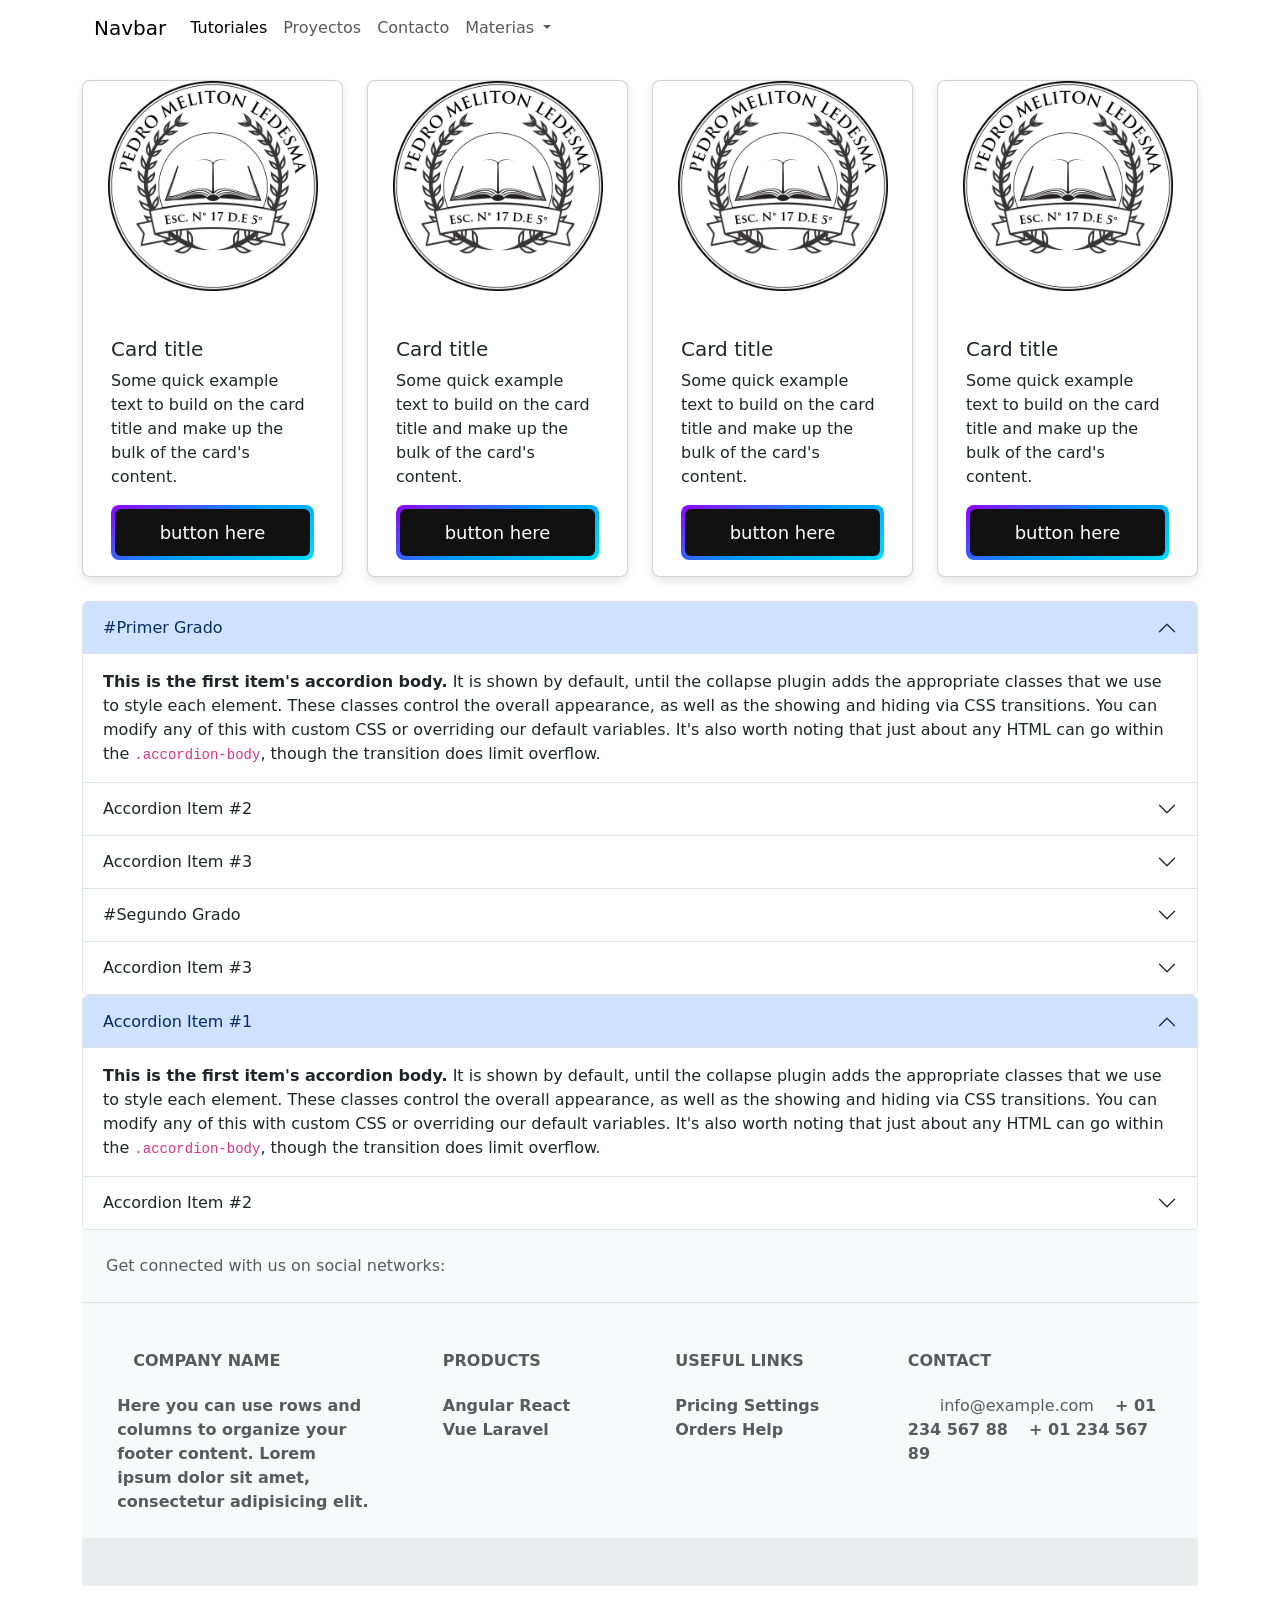
==== proyectos.html @ d58cbb24 "feat new page" ====
<!DOCTYPE html>
<html lang="en">
  <head>
    <meta charset="UTF-8" />
    <meta name="viewport" content="width=device-width, initial-scale=1.0" />
 <link
      href="https://cdn.jsdelivr.net/npm/bootstrap@5.3.2/dist/css/bootstrap.min.css"
      rel="stylesheet"
      integrity="sha384-T3c6CoIi6uLrA9TneNEoa7RxnatzjcDSCmG1MXxSR1GAsXEV/Dwwykc2MPK8M2HN"
      crossorigin="anonymous"
    />
    <link rel="stylesheet" href="./css/proyecto.css" />
    <title>Colegio</title>

  </head>
  <body>
    <header class="container">
      <nav class="navbar navbar-expand-lg">
        <div class="container-fluid">
          <a class="navbar-brand" href="index2.html">Navbar</a>
          <button
            class="navbar-toggler"
            type="button"
            data-bs-toggle="collapse"
            data-bs-target="#navbarSupportedContent"
            aria-controls="navbarSupportedContent"
            aria-expanded="false"
            aria-label="Toggle navigation"
          >
            <span class="navbar-toggler-icon"></span>
          </button>
          <div class="collapse navbar-collapse" id="navbarSupportedContent">
            <ul class="navbar-nav me-auto mb-2 mb-lg-0">
            
              <li class="nav-item">
                <a class="nav-link active" aria-current="page" href="#">Tutoriales</a>
              </li>
              <li class="nav-item">
                <a class="nav-link" href="#">Proyectos</a>
              </li>
              <li class="nav-item">
                <a class="nav-link" href="contacto.html">Contacto</a>
              </li>
              <li class="nav-item dropdown">
                <a
                  class="nav-link dropdown-toggle"
                  href="#"
                  role="button"
                  data-bs-toggle="dropdown"
                  aria-expanded="false"
                >
                  Materias
                </a>
                <ul class="dropdown-menu">
                  <li><a class="dropdown-item" href="#">Inglés</a></li>
                  <li><a class="dropdown-item" href="#">Música</a></li>
                  <li><hr class="dropdown-divider" /></li>
                  <li>
                    <a class="dropdown-item" href="#">Tecnología</a>
                    <a class="dropdown-item" href="#">Plástica</a>
                    <a class="dropdown-item" href="#">Ed. física</a>
                    <a class="dropdown-item" href="#">Biblioteca</a>
                  </li>
                </ul>
              </li>

            </ul>
          </div>
        </div>
      </nav>
    </header>
    <div class="row gap-4 container mx-auto my-4">
      <div class="card col" style="width: 18rem;">
        <img src="./img/logo-esc17.webp" class="card-img-top" alt="#">
        <div class="card-body">
          <h5 class="card-title">Card title</h5>
          <p class="card-text">Some quick example text to build on the card title and make up the bulk of the card's content.</p>
          <a href="https://www.adidas.com.ar/" class="button">
            <span>button here</span>
          </a>
      </div>
      </div>
      
      <div class="card col" style="width: 18rem;">
        <img src="./img/logo-esc17.webp" class="card-img-top" alt="#">
        <div class="card-body">
          <h5 class="card-title">Card title</h5>
          <p class="card-text">Some quick example text to build on the card title and make up the bulk of the card's content.</p>
          <a class="button ">
            <span>
            button here
            </span>
          </a>
      </div>
      </div>
   
      <div class="card col" style="width: 18rem;">
        <img src="./img/logo-esc17.webp" class="card-img-top" alt="#">
        <div class="card-body">
          <h5 class="card-title">Card title</h5>
          <p class="card-text">Some quick example text to build on the card title and make up the bulk of the card's content.</p>
          <a class="button">
            <span>button here</span>
          </a>
      </div>
      </div>
   
      <div class="card col" style="width: 18rem;">
        <img src="./img/logo-esc17.webp" class="card-img-top" alt="#">
        <div class="card-body">
          <h5 class="card-title">Card title</h5>
          <p class="card-text">Some quick example text to build on the card title and make up the bulk of the card's content.</p>
          <a class="button">
            <span>button here</span>
          </a>
      </div>
      </div>
   
    </div>
    
    <section class="container pb-5">
      <div class="accordion" id="accordionPanelsStayOpenExample">
        <div class="accordion-item">
          <h2 class="accordion-header">
            <button
              class="accordion-button"
              type="button"
              data-bs-toggle="collapse"
              data-bs-target="#panelsStayOpen-collapseOne"
              aria-expanded="true"
              aria-controls="panelsStayOpen-collapseOne"
            >
              #Primer Grado
            </button>
          </h2>
          <div
            id="panelsStayOpen-collapseOne"
            class="accordion-collapse collapse show"
          >
            <div class="accordion-body">
              <strong>This is the first item's accordion body.</strong> It is
              shown by default, until the collapse plugin adds the appropriate
              classes that we use to style each element. These classes control the
              overall appearance, as well as the showing and hiding via CSS
              transitions. You can modify any of this with custom CSS or
              overriding our default variables. It's also worth noting that just
              about any HTML can go within the <code>.accordion-body</code>,
              though the transition does limit overflow.
            </div>
          </div>
        </div>
        <div class="accordion-item">
          <h2 class="accordion-header">
            <button
              class="accordion-button collapsed"
              type="button"
              data-bs-toggle="collapse"
              data-bs-target="#panelsStayOpen-collapseTwo"
              aria-expanded="false"
              aria-controls="panelsStayOpen-collapseTwo"
            >
              Accordion Item #2
            </button>
          </h2>
          <div
            id="panelsStayOpen-collapseTwo"
            class="accordion-collapse collapse"
          >
            <div class="accordion-body">
              <strong>This is the second item's accordion body.</strong> It is
              hidden by default, until the collapse plugin adds the appropriate
              classes that we use to style each element. These classes control the
              overall appearance, as well as the showing and hiding via CSS
              transitions. You can modify any of this with custom CSS or
              overriding our default variables. It's also worth noting that just
              about any HTML can go within the <code>.accordion-body</code>,
              though the transition does limit overflow.
            </div>
          </div>
        </div>
        <div class="accordion-item">
          <h2 class="accordion-header">
            <button
              class="accordion-button collapsed"
              type="button"
              data-bs-toggle="collapse"
              data-bs-target="#panelsStayOpen-collapseThree"
              aria-expanded="false"
              aria-controls="panelsStayOpen-collapseThree"
            >
              Accordion Item #3
            </button>
          </h2>
          <div
            id="panelsStayOpen-collapseThree"
            class="accordion-collapse collapse"
          >
            <div class="accordion-body">
              <strong>This is the third item's accordion body.</strong> It is
              hidden by default, until the collapse plugin adds the appropriate
              classes that we use to style each element. These classes control the
              overall appearance, as well as the showing and hiding via CSS
              transitions. You can modify any of this with custom CSS or
              overriding our default variables. It's also worth noting that just
              about any HTML can go within the <code>.accordion-body</code>,
              though the transition does limit overflow.
            </div>
          </div>
        </div>

        <div class="accordion-item">
          <h2 class="accordion-header">
            <button
              class="accordion-button collapsed"
              type="button"
              data-bs-toggle="collapse"
              data-bs-target="#panelsStayOpen-collapseThree"
              aria-expanded="false"
              aria-controls="panelsStayOpen-collapseThree"
            >
              #Segundo Grado
            </button>
          </h2>
          <div
            id="panelsStayOpen-collapseThree"
            class="accordion-collapse collapse"
          >
            <div class="accordion-body">
              <h2>Maestra:</h2>
              <span>Cecilia la gorda</span>
            </div>
          </div>
        </div>



        <div class="accordion-item">
          <h2 class="accordion-header">
            <button
              class="accordion-button collapsed"
              type="button"
              data-bs-toggle="collapse"
              data-bs-target="#panelsStayOpen-collapseThree"
              aria-expanded="false"
              aria-controls="panelsStayOpen-collapseThree"
            >
              Accordion Item #3
            </button>
          </h2>
          <div
            id="panelsStayOpen-collapseThree"
            class="accordion-collapse collapse"
          >
            <div class="accordion-body">
              <strong>This is the third item's accordion body.</strong> It is
              hidden by default, until the collapse plugin adds the appropriate
              classes that we use to style each element. These classes control the
              overall appearance, as well as the showing and hiding via CSS
              transitions. You can modify any of this with custom CSS or
              overriding our default variables. It's also worth noting that just
              about any HTML can go within the <code>.accordion-body</code>,
              though the transition does limit overflow.
            </div>
          </div>
        </div>
      </div>

      <div class="accordion" id="accordionPanelsStayOpenExample">
        <div class="accordion-item">
          <h2 class="accordion-header">
            <button class="accordion-button" type="button" data-bs-toggle="collapse" data-bs-target="#panelsStayOpen-collapseOne" aria-expanded="true" aria-controls="panelsStayOpen-collapseOne">
              Accordion Item #1
            </button>
          </h2>
          <div id="panelsStayOpen-collapseOne" class="accordion-collapse collapse show">
            <div class="accordion-body">
              <strong>This is the first item's accordion body.</strong> It is shown by default, until the collapse plugin adds the appropriate classes that we use to style each element. These classes control the overall appearance, as well as the showing and hiding via CSS transitions. You can modify any of this with custom CSS or overriding our default variables. It's also worth noting that just about any HTML can go within the <code>.accordion-body</code>, though the transition does limit overflow.
            </div>
          </div>
        </div>
        <div class="accordion-item">
          <h2 class="accordion-header">
            <button class="accordion-button collapsed" type="button" data-bs-toggle="collapse" data-bs-target="#panelsStayOpen-collapseTwo" aria-expanded="false" aria-controls="panelsStayOpen-collapseTwo">
              Accordion Item #2
            </button>
          </h2>
          <div id="panelsStayOpen-collapseTwo" class="accordion-collapse collapse">
            <div class="accordion-body">
              <strong>This is the second item's accordion body.</strong> It is hidden by default, until the collapse plugin adds the appropriate classes that we use to style each element. These classes control the overall appearance, as well as the showing and hiding via CSS transitions. You can modify any of this with custom CSS or overriding our default variables. It's also worth noting that just about any HTML can go within the <code>.accordion-body</code>, though the transition does limit overflow.
            </div>
          </div>
        </div>
        
          </div>
        </div>
      </div>
      <!--box icons section-->
    <!-- Footer -->
<footer class="text-center text-lg-start bg-light text-muted">
  <!-- Section: Social media -->
  <section class="d-flex justify-content-center justify-content-lg-between p-4 border-bottom">
    <!-- Left -->
      <span class="gap-2 i-2">Get connected with us on social networks:</span>
    <!-- Left -->

    <!-- Right -->
    <div>
      <a href="" class="me-4 text-reset">
        <i class="fab fa-facebook-f"></i>
      </a>
      <a href="" class="me-4 text-reset">
        <i class="fab fa-twitter"></i>
      </a>
      <a href="" class="me-4 text-reset">
        <i class="fab fa-google"></i>
      </a>
      <a href="" class="me-4 text-reset">
        <i class="fab fa-instagram"></i>
      </a>
      <a href="" class="me-4 text-reset">
        <i class="fab fa-linkedin"></i>
      </a>
      <a href="" class="me-4 text-reset">
        <i class="fab fa-github"></i>
      </a>
    </div>
    <!-- Right -->
  </section>
  <!-- Section: Social media -->

  <!-- Section: Links  -->
  <section class="">
    <div class="container text-center text-md-start mt-5">
      <!-- Grid row -->
      <div class="row mt-3">
        <!-- Grid column -->
        <div class="col-md-3 col-lg-4 col-xl-3 mx-auto mb-4">
          <!-- Content -->
          <h6 class="text-uppercase fw-bold mb-4">
            <i class="fas fa-gem me-3"></i>Company name
          </h6>
          <strong>
            Here you can use rows and columns to organize your footer content. Lorem ipsum
            dolor sit amet, consectetur adipisicing elit.
          </strong>
        </div>
        <!-- Grid column -->

        <!-- Grid column -->
        <div class="col-md-2 col-lg-2 col-xl-2 mx-auto mb-4">
          <!-- Links -->
          <h6 class="text-uppercase fw-bold mb-4">
            Products
          </h6>
          <strong>
            <a href="#!" class="text-reset">Angular</a>
          </strong>
          <strong>
            <a href="#!" class="text-reset">React</a>
          </strong>
          <strong>
            <a href="#!" class="text-reset">Vue</a>
          </strong>
          <strong>
            <a href="#!" class="text-reset">Laravel</a>
          </strong>
        </div>
        <!-- Grid column -->

        <!-- Grid column -->
        <div class="col-md-3 col-lg-2 col-xl-2 mx-auto mb-4">
          <!-- Links -->
          <h6 class="text-uppercase fw-bold mb-4">
            Useful links
          </h6>
          <strong>
            <a href="#!" class="text-reset">Pricing</a>
          </strong>
          <strong>
            <a href="#!" class="text-reset">Settings</a>
          </strong>
          <strong>
            <a href="#!" class="text-reset">Orders</a>
          </strong>
          <strong>
            <a href="#!" class="text-reset">Help</a>
          </strong>
        </div>
        <!-- Grid column -->

        <!-- Grid column -->
        <div class="col-md-4 col-lg-3 col-xl-3 mx-auto mb-md-0 mb-4">
          <!-- Links -->
          <h6 class="text-uppercase fw-bold mb-4">Contact</h6>
          <strong><i class="fas fa-home me-3"></i> </strong>
         
            <i class="fas fa-envelope me-3"></i>
            info@example.com
          </strong>
          <strong><i class="fas fa-phone me-3"></i> + 01 234 567 88</strong>
          <strong><i class="fas fa-print me-3"></i> + 01 234 567 89</strong>
        </div>
        <!-- Grid column -->
      </div>
      <!-- Grid row -->
    </div>
  </section>
  <!-- Section: Links  -->

  <!-- Copyright -->
  <div class="text-center p-4" style="background-color: rgba(0, 0, 0, 0.05);">
   
  </div>
  <!-- Copyright -->
</footer>
<!-- Footer -->

    <script src="./js/index.js"></script>
    <script
      src="https://cdn.jsdelivr.net/npm/bootstrap@5.3.2/dist/js/bootstrap.bundle.min.js"
      integrity="sha384-C6RzsynM9kWDrMNeT87bh95OGNyZPhcTNXj1NW7RuBCsyN/o0jlpcV8Qyq46cDfL"
      crossorigin="anonymous"
    ></script>



  </body>
</html>
---- css/proyecto.css ----
a{
  text-decoration: none;
}
.card{
  justify-content: center;
  display: flex;
  
  gap: 30px;
  border-radius: 8px;
  overflow: hidden;
  width: 300px;
  box-shadow: 0 4px 8px rgba(0, 0, 0, 0.1);
}

.card-img-top {
  margin: auto;
  text-align: center;
  display: flex;
  justify-content: center;
  align-items: center;
  font-size: 60px;
  width: 210px;
  height: auto;
}

.button{
  border: 0;
  background-image:linear-gradient(
    150deg,
    #9500ff,
    #09f,
    #00DDFF
  );
  border-radius: 8px;
  color: #fff;
  display: flex;
  font-size: 18px;
  padding: 4px;
  cursor: pointer;
  transition: .3s;
}
.button span{
  background-color: #111;
  padding: 10px 24px;
  border-radius: 6px;
  transition: .3s;
  width: 100%;
  text-align: center;
}

.button:hover span {
  background: none;
}

.button:active{
  transform: scale(1);
}
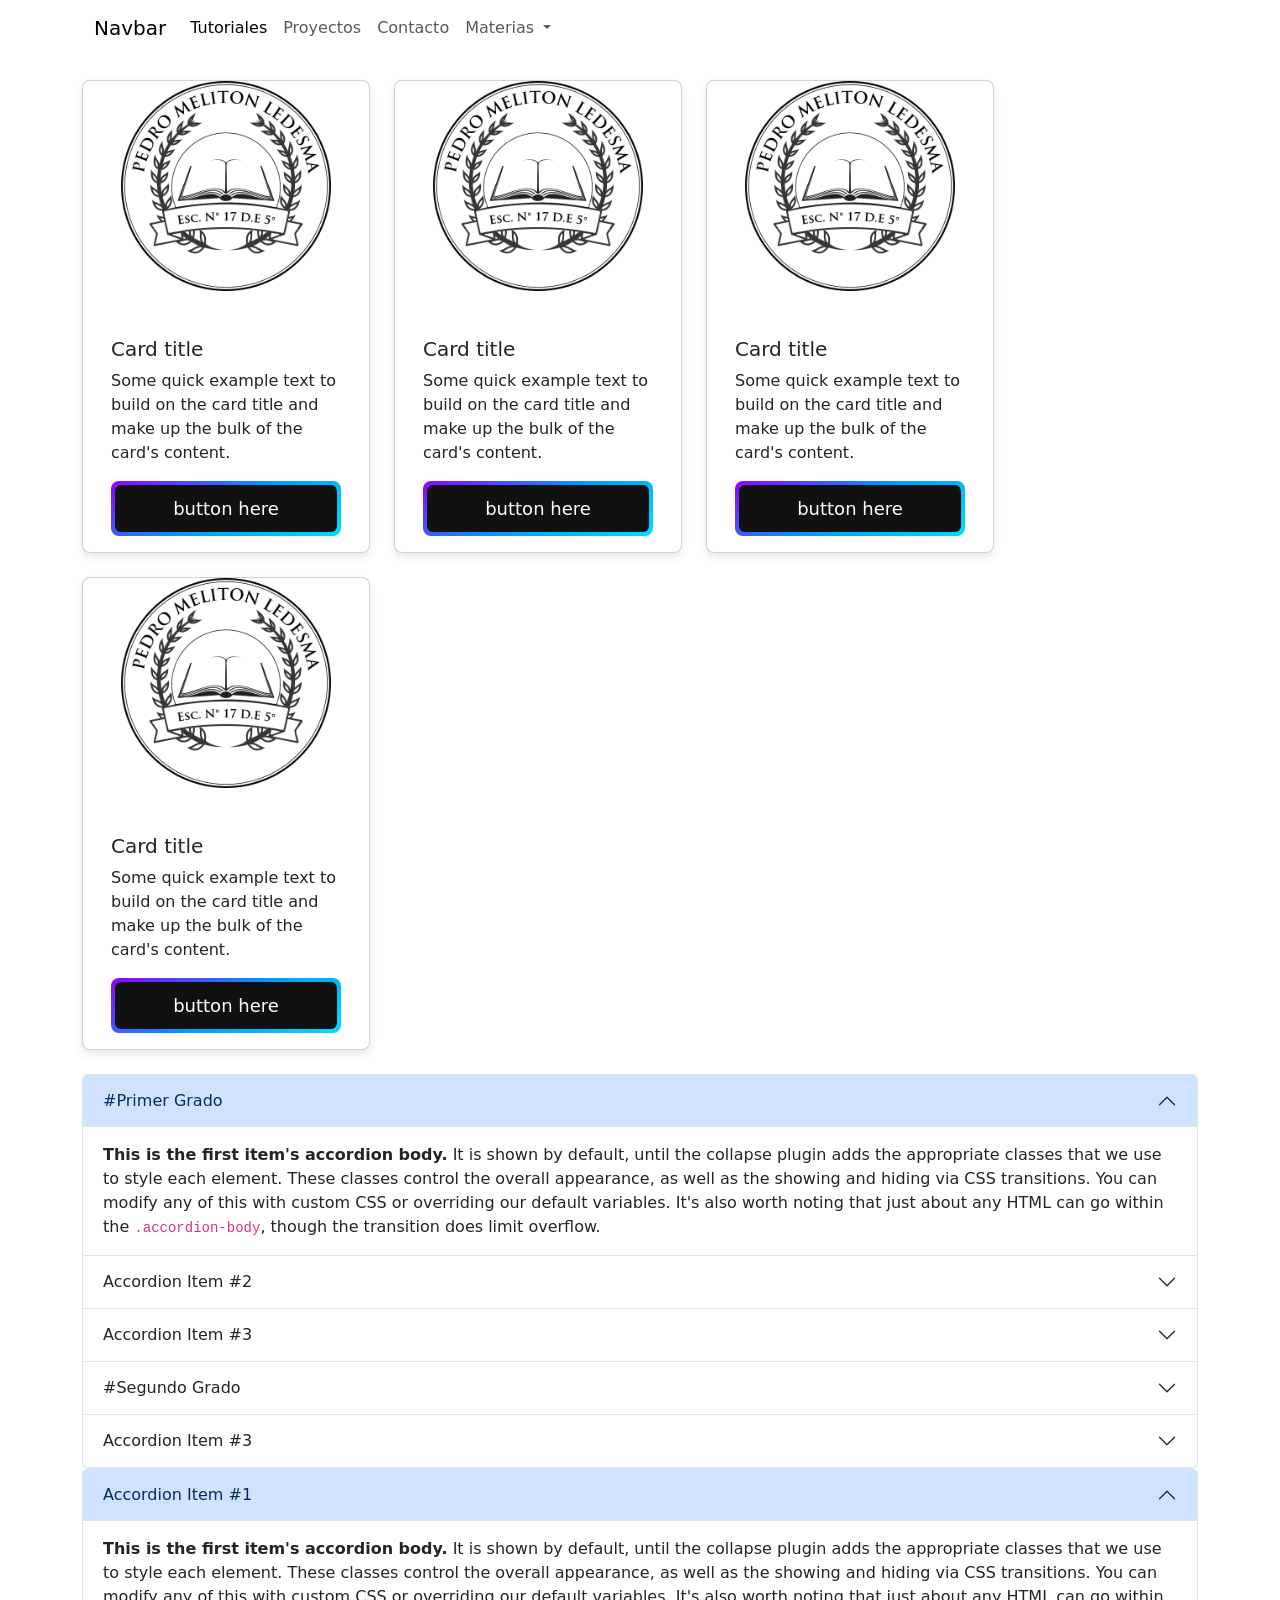
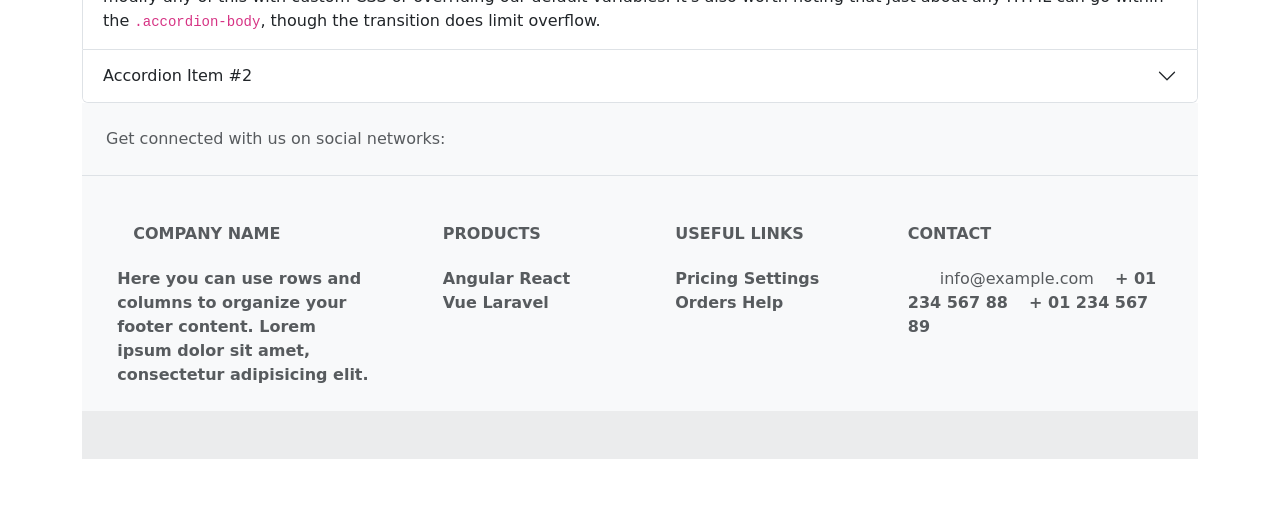
==== commit 7390f490: "agrege responsive" ====
--- a/proyectos.html
+++ b/proyectos.html
@@ -70,7 +70,7 @@
       </nav>
     </header>
     <div class="row gap-4 container mx-auto my-4">
-      <div class="card col" style="width: 18rem;">
+      <div class="card col-12 col-md-2" style="width: 18rem;">
         <img src="./img/logo-esc17.webp" class="card-img-top" alt="#">
         <div class="card-body">
           <h5 class="card-title">Card title</h5>
@@ -81,7 +81,7 @@
       </div>
       </div>
       
-      <div class="card col" style="width: 18rem;">
+      <div class="card col-12 col-md-2" style="width: 18rem;">
         <img src="./img/logo-esc17.webp" class="card-img-top" alt="#">
         <div class="card-body">
           <h5 class="card-title">Card title</h5>
@@ -94,7 +94,7 @@
       </div>
       </div>
    
-      <div class="card col" style="width: 18rem;">
+      <div class="card col-12 col-md-2" style="width: 18rem;">
         <img src="./img/logo-esc17.webp" class="card-img-top" alt="#">
         <div class="card-body">
           <h5 class="card-title">Card title</h5>
@@ -105,7 +105,7 @@
       </div>
       </div>
    
-      <div class="card col" style="width: 18rem;">
+      <div class="card col-12 col-md-2" style="width: 18rem;">
         <img src="./img/logo-esc17.webp" class="card-img-top" alt="#">
         <div class="card-body">
           <h5 class="card-title">Card title</h5>
--- a/css/proyecto.css
+++ b/css/proyecto.css
@@ -5,7 +5,6 @@
 .card{
   justify-content: center;
   display: flex;
-  
   gap: 30px;
   border-radius: 8px;
   overflow: hidden;
@@ -57,3 +56,9 @@
   transform: scale(1);
 }
 
+
+
+
+@media (max-width:600px){
+  
+}
